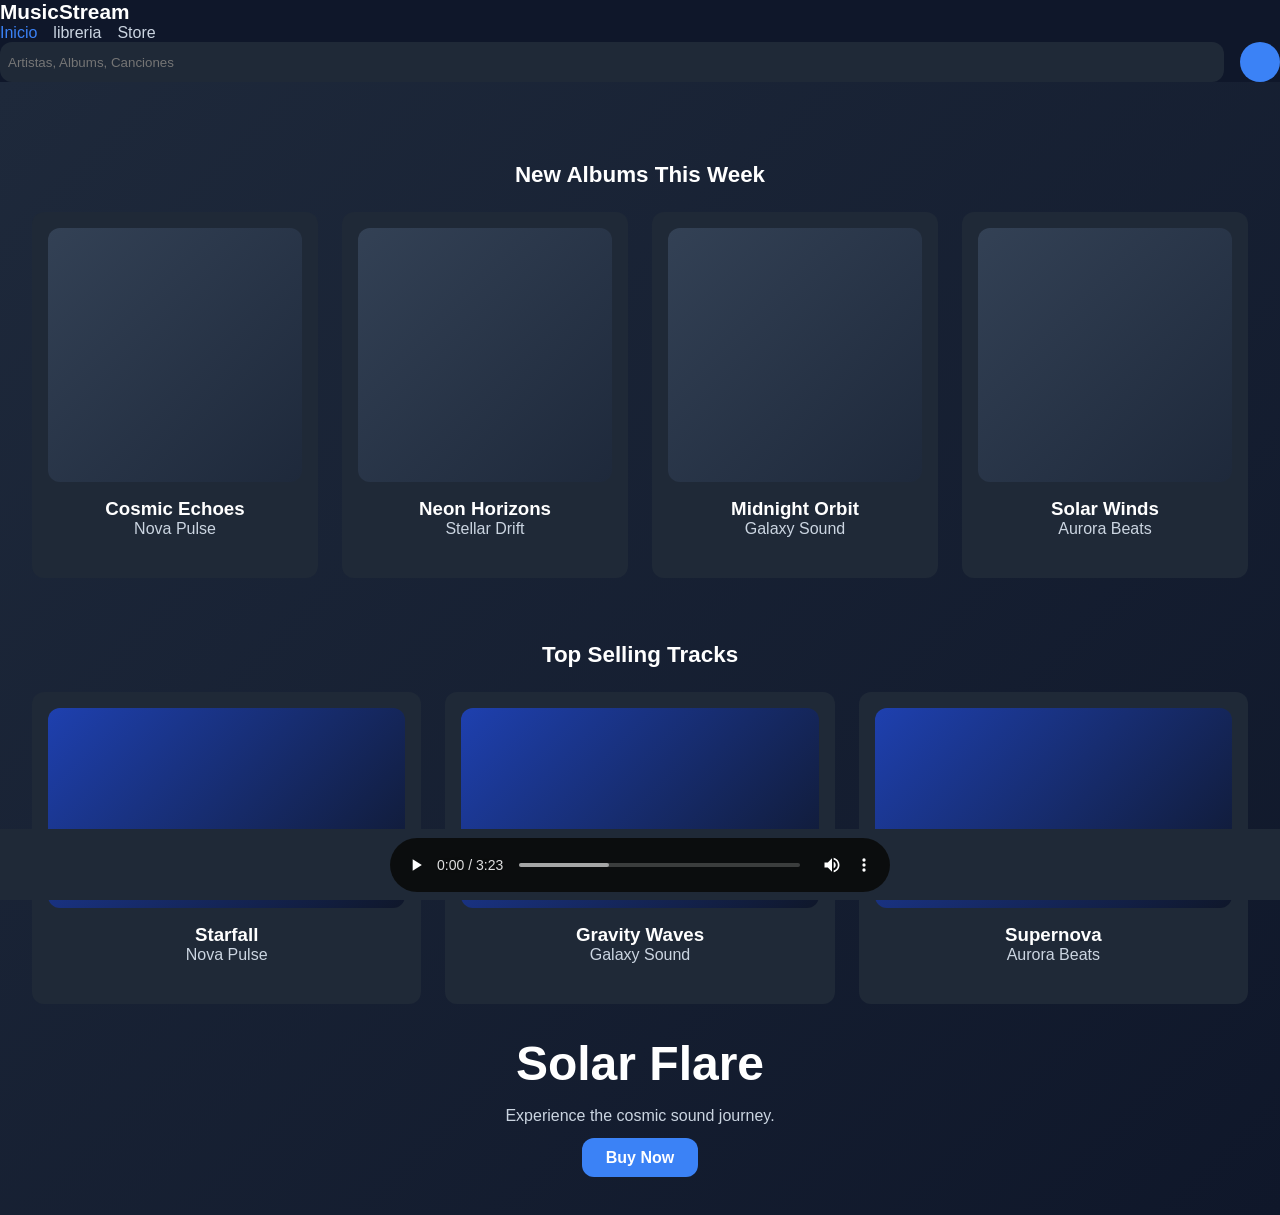
==== index.html @ b1b92d4d "Se agrega sonido a pagina." ====
<!DOCTYPE html>
<html lang="en">
<head>
    <meta charset="UTF-8">
    <meta name="viewport" content="width=device-width, initial-scale=1.0">
    <title>Music Stream</title>
    <link rel="stylesheet" href="CSS/style.css">


</head>
    <link rel="icon" type="image/png" href="/Images/favicon/favicon-96x96.png" sizes="96x96" />
    <link rel="icon" type="image/svg+xml" href="/Images/favicon/favicon.svg" />
    <link rel="shortcut icon" href="/Images/favicon/favicon.ico" />
    <link rel="apple-touch-icon" sizes="180x180" href="/Images/favicon/apple-touch-icon.png" />
    <link rel="manifest" href="/Images/favicon/site.webmanifest" />
    <link rel="icon" type="image/png" href="/Images/favicon/favicon-96x96.png" sizes="96x96" />
    <link rel="icon" type="image/svg+xml" href="/Images/favicon/favicon.svg" />
    <link rel="shortcut icon" href="/Images/favicon/favicon.ico" />
    <link rel="apple-touch-icon" sizes="180x180" href="/Images/favicon/apple-touch-icon.png" />
    <link rel="manifest" href="/Images/favicon/site.webmanifest" />
<body>
    <header class="maion-header">
        <div class="logo"> MusicStream</div>

        <nav class="nav-links">
            <a href="index.html" class="active">Inicio</a>
            <a href="/Pages/libreria.html">libreria</a>
            <a href="/Pages/carrito.html">Store</a>
        </nav>

        <div class="header-actions">
            <input type="text" placeholder="Artistas, Albums, Canciones" class="search-bar">
            <div class="avatar"></div> 

        <div class="music-player">
            <audio controls loop>
                <source src="/Sound/One Dance - (Remix).mp3" type="audio/mpeg">
                your browser does not support the audio element.
            </audio>
        </div>
        </div>
        </div>
    </header>

    <main>
        <section class="hero">
            <!-- Albunes-->
<section class="content-section">
    <h2>New Albums This Week</h2>

    <div class="album-grid">
        <div class="album-card">
            <div class="album-cover"></div>
            <h3>Cosmic Echoes</h3>
            <p>Nova Pulse</p>
        </div>

        <div class="album-card">
            <div class="album-cover"></div>
            <h3>Neon Horizons</h3>
            <p>Stellar Drift</p>
        </div>

        <div class="album-card">
            <div class="album-cover"></div>
            <h3>Midnight Orbit</h3>
            <p>Galaxy Sound</p>
        </div>

        <div class="album-card">
            <div class="album-cover"></div>
            <h3>Solar Winds</h3>
            <p>Aurora Beats</p>
        </div>
    </div>
</section>


<!-- Top selling canciones -->
<section class="content-section">
    <h2>Top Selling Tracks</h2>

    <div class="track-grid">
        <div class="track-card">
            <div class="track-cover"></div>
            <h3>Starfall</h3>
            <p>Nova Pulse</p>
        </div>

        <div class="track-card">
            <div class="track-cover"></div>
            <h3>Gravity Waves</h3>
            <p>Galaxy Sound</p>
        </div>

        <div class="track-card">
            <div class="track-cover"></div>
            <h3>Supernova</h3>
            <p>Aurora Beats</p>
        </div>
    </div>
</section>

            <div class="hero-content">
                <h1>Solar Flare</h1>
                <p>Experience the cosmic sound journey.</p>
                <a href="/Pages/album.html" class="btn-primary">Buy Now</a>
            </div>
        </section>
    </main>
</body>
</html>
---- CSS/style.css ----
/*reset*/
* {
    margin: 0;
    padding: 0;
    box-sizing: border-box;
}

body {
    font-family: 'Inter', sans-serif;
    background-color: #0f172a;
    color: #ffffff;
}

/*variables*/
:root {
    --bg-primary: #0f172a;
    --bg-secondary: #1e293b;
    --bg-card: #1f2937;

    --accent: #3b82f6;
    --accent-hover: #60a5fa;

    --text-secondary: #cbd5e1;

    --radius: 12px;
}

/*header*/
.main-header {
    display: flex;
    flex-direction: column;
    gap: 1rem;
    padding: 1rem;
    background-color: var(--bg-secondary);
}

.logo {
    font-weight: 700;
    font-size: 1.3rem;
}

.nav-links {
    display: flex;
    gap: 1rem;
}

.nav-links a {
    text-decoration: none;
    color: var(--text-secondary);
}

.nav-links a.active,
.nav-links a:hover {
    color: var(--accent);
}

.header-actions {
    display: flex;
    gap: 1rem;
}

.search-bar {
    flex: 1;
    padding: 0.5rem;
    border-radius: var(--radius);
    border: none;
    background-color: var(--bg-card);
    color: white;
}

.avatar {
    width: 40px;
    height: 40px;
    border-radius: 50%;
    background-color: var(--accent);
}

/*hero*/
.hero {
    padding: 3rem 1rem;
    background: linear-gradient(135deg, #1e293b, #0f172a);
    text-align: center;
}

.hero h1 {
    font-size: 2rem;
    margin-bottom: 1rem;
}

.hero p {
    color: var(--text-secondary);
    margin-bottom: 1.5rem;
}

.btn-primary {
    background-color: var(--accent);
    color: white;
    padding: 0.7rem 1.5rem;
    border-radius: var(--radius);
    text-decoration: none;
    font-weight: 600;
    transition: 0.3s;
}

.btn-primary:hover {
    background-color: var(--accent-hover);
}

@media (min-width: 768px) {

    .main-header {
        flex-direction: row;
        justify-content: space-between;
        align-items: center;
    }

    .hero h1 {
        font-size: 3rem;
    }

}

/*content section*/
.content-section {
    padding: 2rem 1rem;
}

.content-section h2 {
    margin-bottom: 1.5rem;
    font-size: 1.4rem;
}

/*album grid*/
.album-grid {
    display: grid;
    gap: 1.5rem;
}

.album-card {
    background-color: var(--bg-card);
    padding: 1rem;
    border-radius: var(--radius);
    transition: 0.3s;
}

.album-card:hover {
    transform: translateY(-5px);
}

.album-cover {
    width: 100%;
    aspect-ratio: 1 / 1;
    background: linear-gradient(135deg, #334155, #1e293b);
    border-radius: var(--radius);
    margin-bottom: 1rem;
}

/*track grid*/
.track-grid {
    display: grid;
    gap: 1.5rem;
}

.track-card {
    background-color: var(--bg-card);
    padding: 1rem;
    border-radius: var(--radius);
    transition: 0.3s;
}

.track-card:hover {
    transform: translateY(-5px);
}

.track-cover {
    width: 100%;
    height: 200px;
    background: linear-gradient(135deg, #1e40af, #0f172a);
    border-radius: var(--radius);
    margin-bottom: 1rem;
}

/*respondive grids*/
@media (min-width: 768px) {

    .album-grid {
        grid-template-columns: repeat(2, 1fr);
    }

    .track-grid {
        grid-template-columns: repeat(2, 1fr);
    }

}

@media (min-width: 1024px) {

    .album-grid {
        grid-template-columns: repeat(4, 1fr);
    }

    .track-grid {
        grid-template-columns: repeat(3, 1fr);
    }

}

/*album page*/
.album-page {
    padding: 2rem 1rem;
}

/*album header*/
.album-header {
    display: flex;
    flex-direction: column;
    gap: 2rem;
}

.album-cover-large {
    width: 100%;
    aspect-ratio: 1/1;
    background: linear-gradient(135deg, #1e40af, #0f172a);
    border-radius: var(--radius);
}

.album-info h1 {
    font-size: 2rem;
    margin-bottom: 0.5rem;
}

.artist {
    color: var(--accent);
    font-weight: 600;
    margin-bottom: 0.5rem;
}

.meta {
    color: var(--text-secondary);
    margin-bottom: 1.5rem;
}

.album-actions {
    display: flex;
    flex-direction: column;
    gap: 1rem;
}

.btn-secondary {
    background-color: var(--bg-card);
    color: white;
    padding: 0.6rem 1rem;
    border-radius: var(--radius);
    border: none;
    cursor: pointer;
}

.secondary-actions {
    display: flex;
    gap: 1rem;
}

/*track table*/
.track-table {
    width: 100%;
    border-collapse: collapse;
    margin-top: 1rem;
}

.track-table th,
.track-table td {
    padding: 0.8rem;
    text-align: left;
}

.track-table tbody tr {
    transition: 0.3s;
    cursor: pointer;
}

.track-table tbody tr:hover {
    background-color: var(--bg-card);
}

/*tabs*/
.info-tabs {
    margin-top: 3rem;
}

.tab-nav {
    display: flex;
    gap: 1rem;
    margin-bottom: 1rem;
}

.tab {
    background: none;
    border: none;
    color: var(--text-secondary);
    cursor: pointer;
    padding-bottom: 0.5rem;
}

.tab.active {
    color: var(--accent);
    border-bottom: 2px solid var(--accent);
}

.tab-content {
    background-color: var(--bg-card);
    padding: 1.5rem;
    border-radius: var(--radius);
}

/*desktop*/
@media (min-width: 768px) {

    .album-header {
        flex-direction: row;
        align-items: center;
    }

    .album-cover-large {
        width: 350px;
    }

    .album-info {
        flex: 1;
    }

    .album-actions {
        flex-direction: row;
        align-items: center;
    }

}

/*player page*/
.player-page {
    padding: 2rem 1rem;
}

/*main player*/
.player-main {
    text-align: center;
}

.player-art {
    width: 250px;
    aspect-ratio: 1/1;
    margin: 0 auto 2rem;
    background: linear-gradient(135deg, #1e40af, #0f172a);
    border-radius: var(--radius);
    box-shadow: 0 0 40px rgba(59,130,246,0.6);
}

.progress-bar {
    width: 100%;
    height: 6px;
    background-color: var(--bg-card);
    border-radius: 10px;
    margin: 1rem 0 0.5rem;
    overflow: hidden;
}

.progress {
    width: 40%;
    height: 100%;
    background-color: var(--accent);
}

.time-info {
    display: flex;
    justify-content: space-between;
    font-size: 0.8rem;
    color: var(--text-secondary);
}

.player-controls {
    display: flex;
    justify-content: center;
    gap: 1.5rem;
    margin: 2rem 0;
}

.player-controls button {
    background: none;
    border: none;
    font-size: 1.3rem;
    color: white;
    cursor: pointer;
}

.play-btn {
    font-size: 2rem;
    color: var(--accent);
}

.volume-control {
    display: flex;
    align-items: center;
    justify-content: center;
    gap: 1rem;
}

.volume-bar {
    width: 120px;
    height: 5px;
    background-color: var(--bg-card);
    border-radius: 10px;
    overflow: hidden;
}

.volume-level {
    width: 70%;
    height: 100%;
    background-color: var(--accent);
}

/*up next*/
.up-next {
    margin-top: 3rem;
}

.up-next h3 {
    margin-bottom: 1rem;
}

.queue-item {
    display: flex;
    justify-content: space-between;
    padding: 0.8rem;
    border-radius: var(--radius);
    cursor: pointer;
    transition: 0.3s;
}

.queue-item:hover {
    background-color: var(--bg-card);
}

.queue-item.active {
    background-color: var(--bg-card);
    color: var(--accent);
}

/*desktop layout*/
@media (min-width: 1024px) {

    .player-page {
        display: grid;
        grid-template-columns: 2fr 1fr;
        gap: 3rem;
        align-items: center;
    }

    .up-next {
        margin-top: 0;
    }

}
/*cart page*/
.cart-page {
    padding: 2rem 1rem;
}

.cart-items h1 {
    margin-bottom: 2rem;
}

/*cart item*/
.cart-item {
    display: flex;
    flex-direction: column;
    gap: 1rem;
    background-color: var(--bg-card);
    padding: 1rem;
    border-radius: var(--radius);
    margin-bottom: 1.5rem;
}

.item-info {
    display: flex;
    gap: 1rem;
    align-items: center;
}

.item-cover {
    width: 70px;
    aspect-ratio: 1/1;
    background: linear-gradient(135deg, #1e40af, #0f172a);
    border-radius: var(--radius);
}

.item-quantity {
    display: flex;
    align-items: center;
    gap: 1rem;
}

.item-quantity button {
    background-color: var(--bg-secondary);
    border: none;
    color: white;
    padding: 0.4rem 0.8rem;
    border-radius: var(--radius);
    cursor: pointer;
}

.item-price {
    font-weight: 600;
}

.remove-btn {
    background: none;
    border: none;
    cursor: pointer;
    font-size: 1.2rem;
}

/*order summary*/
.order-summary {
    margin-top: 2rem;
    background-color: var(--bg-card);
    padding: 1.5rem;
    border-radius: var(--radius);
}

.summary-line {
    display: flex;
    justify-content: space-between;
    margin-bottom: 1rem;
}

.summary-line.total {
    font-weight: 700;
    margin-top: 1rem;
}

.checkout-btn {
    display: block;
    text-align: center;
    margin-top: 1.5rem;
}

/*desktop*/
@media (min-width: 1024px) {

    .cart-page {
        display: grid;
        grid-template-columns: 2fr 1fr;
        gap: 3rem;
    }

    .cart-item {
        flex-direction: row;
        align-items: center;
        justify-content: space-between;
    }

}

/*checkout page*/
.checkout-page {
    padding: 2rem 1rem;
}

.checkout-form h1 {
    margin-bottom: 2rem;
}

.form-section {
    margin-bottom: 2.5rem;
}

.form-section h2 {
    margin-bottom: 1rem;
}

.payment-options {
    display: flex;
    gap: 1rem;
    margin-bottom: 1.5rem;
}

.payment-card {
    flex: 1;
    padding: 1rem;
    background-color: var(--bg-card);
    border-radius: var(--radius);
    text-align: center;
    cursor: pointer;
    transition: 0.3s;
}

.payment-card.active,
.payment-card:hover {
    border: 2px solid var(--accent);
}

.form-group {
    display: flex;
    flex-direction: column;
    margin-bottom: 1rem;
}

.form-group label {
    margin-bottom: 0.4rem;
    font-size: 0.9rem;
}

.form-group input {
    padding: 0.7rem;
    border-radius: var(--radius);
    border: none;
    background-color: var(--bg-card);
    color: white;
}

.form-row {
    display: flex;
    gap: 1rem;
}

.checkout-summary {
    margin-top: 2rem;
    background-color: var(--bg-card);
    padding: 1.5rem;
    border-radius: var(--radius);
}

/*desktop*/
@media (min-width: 1024px) {

    .checkout-page {
        display: grid;
        grid-template-columns: 2fr 1fr;
        gap: 3rem;
    }

}

/*succes page*/
.success-page {
    display: flex;
    justify-content: center;
    align-items: center;
    padding: 4rem 1rem;
}

.success-card {
    background-color: var(--bg-card);
    padding: 2.5rem;
    border-radius: var(--radius);
    text-align: center;
    max-width: 400px;
    width: 100%;
}

.success-card h1 {
    margin-bottom: 1rem;
}

.success-card p {
    color: var(--text-secondary);
    margin-bottom: 2rem;
}

/*pagina libreria*/
.library-page {
    padding: 2rem 1rem;
}

.library-sidebar {
    margin-bottom: 2rem;
}

.library-sidebar ul {
    list-style: none;
}

.library-sidebar li {
    padding: 0.8rem 0;
    cursor: pointer;
    color: var(--text-secondary);
}

.library-sidebar li.active,
.library-sidebar li:hover {
    color: var(--accent);
}

.library-content h1 {
    margin-bottom: 2rem;
}

/*desktop*/
@media (min-width: 1024px) {

    .library-page {
        display: grid;
        grid-template-columns: 250px 1fr;
        gap: 3rem;
    }

    .library-sidebar {
        margin-bottom: 0;
    }

}

/*global music player*/
.music-player {
    position: fixed;
    bottom: 0;
    left: 0;
    width: 100%;
    background-color: var(--bg-card);
    padding: 0.5rem 1rem;
    display: flex;
    justify-content: center;
    border-top: 1px solid #1f2937;
    z-index: 999;
}

.music-player audio {
    width: 100%;
    max-width: 500px;
    filter: invert(1) hue-rotate(180deg);
}
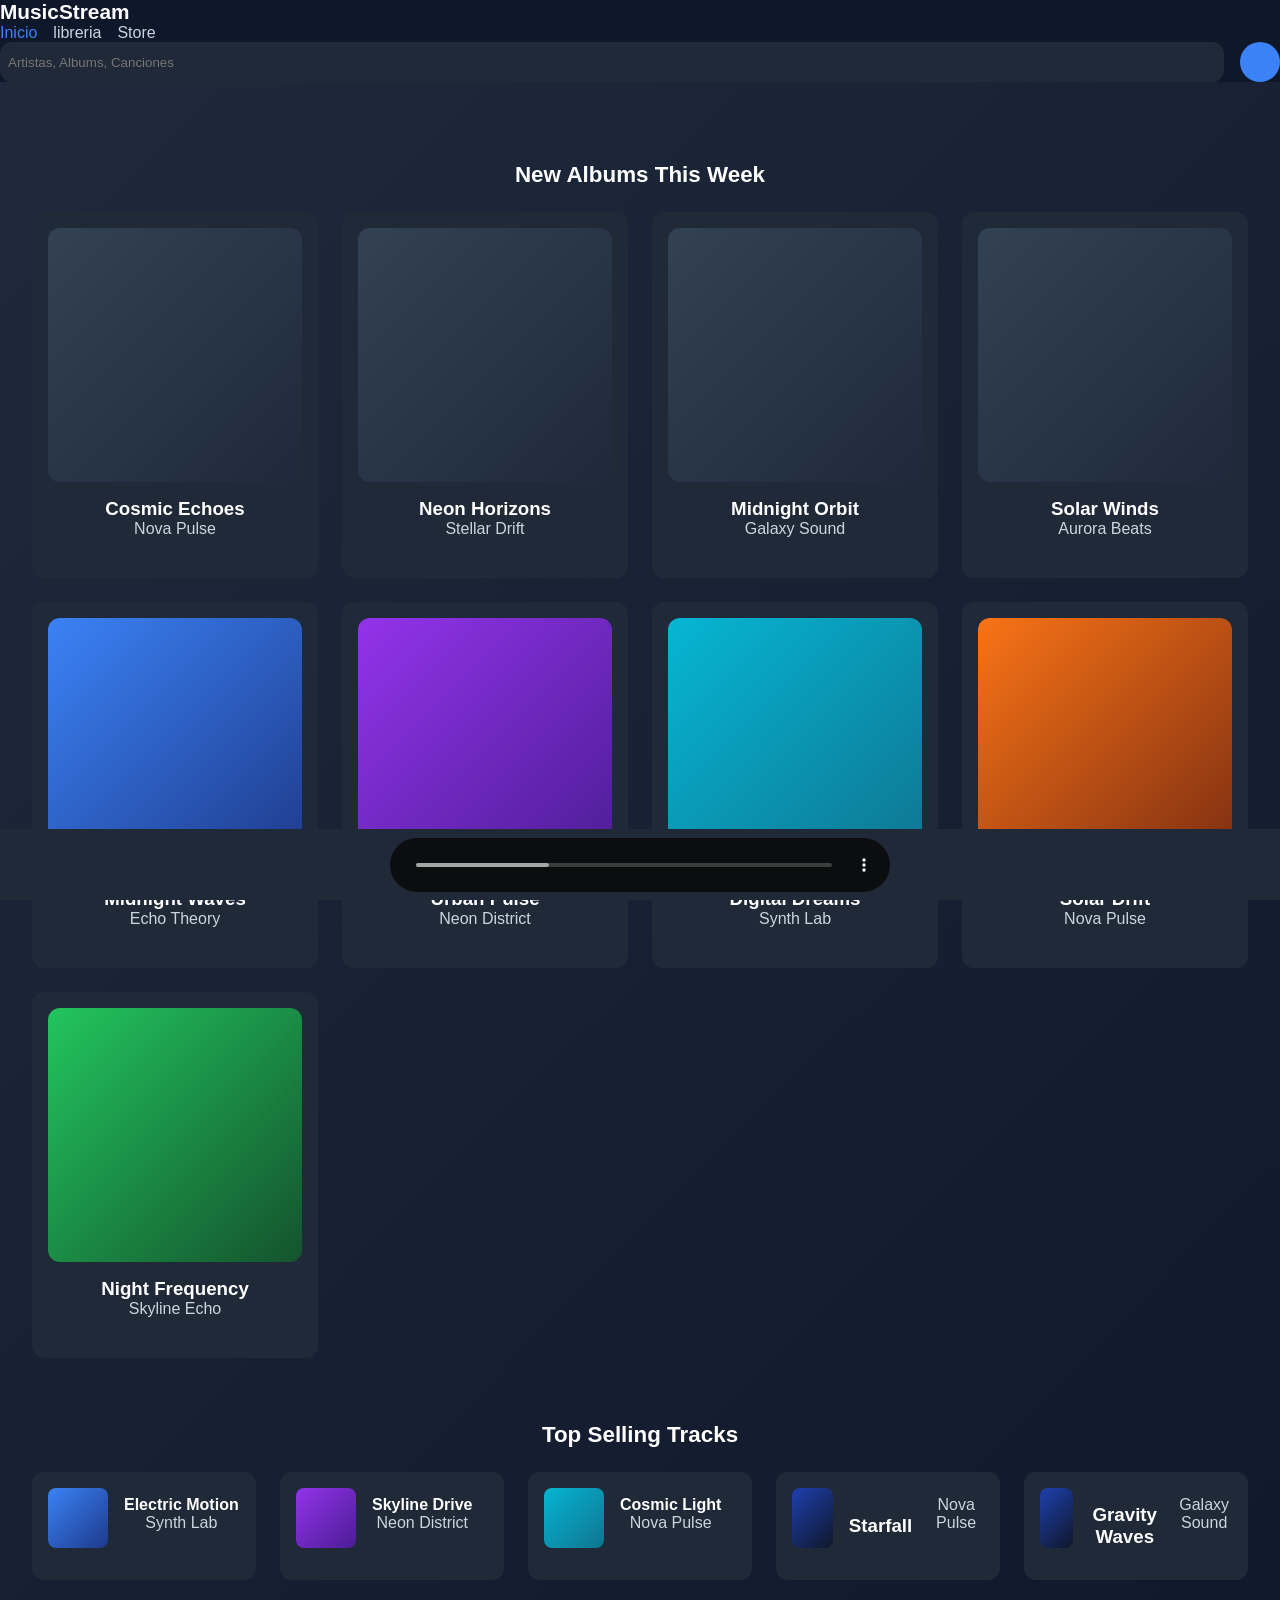
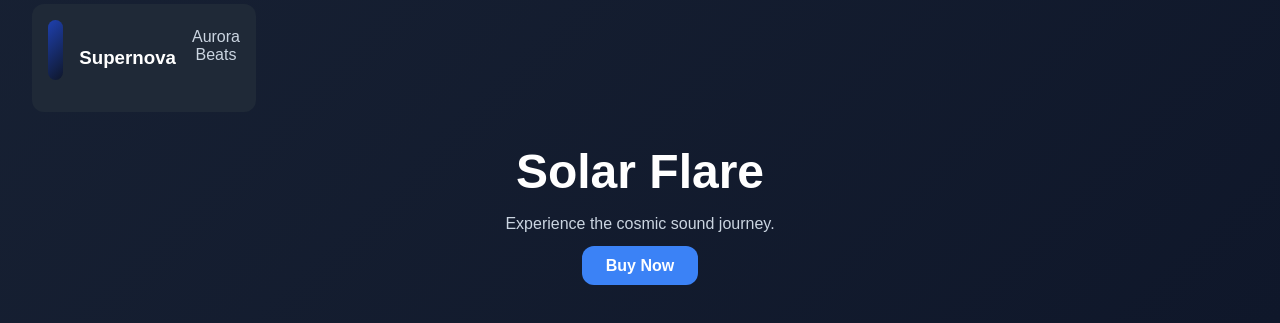
==== commit 4eddfdd8: "se agregan mas tarjetas de album" ====
--- a/index.html
+++ b/index.html
@@ -55,22 +55,54 @@
             <p>Nova Pulse</p>
         </div>
 
-        <div class="album-card">
-            <div class="album-cover"></div>
+    <div class="album-card">
+        <div class="album-cover"></div>
             <h3>Neon Horizons</h3>
             <p>Stellar Drift</p>
         </div>
 
-        <div class="album-card">
-            <div class="album-cover"></div>
+    <div class="album-card">
+        <div class="album-cover"></div>
             <h3>Midnight Orbit</h3>
             <p>Galaxy Sound</p>
         </div>
 
-        <div class="album-card">
-            <div class="album-cover"></div>
+    <div class="album-card">
+        <div class="album-cover"></div>
             <h3>Solar Winds</h3>
             <p>Aurora Beats</p>
+        </div>
+
+    <div class="album-card">
+        <div class="album-cover cover-1"></div>
+            <h3>Midnight Waves</h3>
+            <p>Echo Theory</p>
+        </div>
+
+    <div class="album-card">
+        <div class="album-cover cover-2"></div>
+            <h3>Urban Pulse</h3>
+            <p>Neon District</p>
+        </div>
+
+    <div class="album-card">
+        <div class="album-cover cover-3"></div>
+            <h3>Digital Dreams</h3>
+            <p>Synth Lab</p>
+        </div>
+
+    <div class="album-card">
+        <div class="album-cover cover-4"></div>
+            <h3>Solar Drift</h3>
+            <p>Nova Pulse</p>
+        </div>
+
+    <div class="album-card">
+        <div class="album-cover cover-5"></div>
+            <h3>Night Frequency</h3>
+            <p>Skyline Echo</p>
+        </div>
+
         </div>
     </div>
 </section>
@@ -81,6 +113,30 @@
     <h2>Top Selling Tracks</h2>
 
     <div class="track-grid">
+        <div class="track-card">
+    <div class="track-cover cover-1"></div>
+    <div class="track-info">
+        <h4>Electric Motion</h4>
+        <p>Synth Lab</p>
+    </div>
+</div>
+
+<div class="track-card">
+    <div class="track-cover cover-2"></div>
+    <div class="track-info">
+        <h4>Skyline Drive</h4>
+        <p>Neon District</p>
+    </div>
+</div>
+
+<div class="track-card">
+    <div class="track-cover cover-3"></div>
+    <div class="track-info">
+        <h4>Cosmic Light</h4>
+        <p>Nova Pulse</p>
+    </div>
+</div>
+
         <div class="track-card">
             <div class="track-cover"></div>
             <h3>Starfall</h3>
--- a/CSS/style.css
+++ b/CSS/style.css
@@ -728,3 +728,52 @@
     max-width: 500px;
     filter: invert(1) hue-rotate(180deg);
 }
+
+/*album covers */
+.cover-1 { background: linear-gradient(135deg, #3b82f6, #1e3a8a); }
+.cover-2 { background: linear-gradient(135deg, #9333ea, #4c1d95); }
+.cover-3 { background: linear-gradient(135deg, #06b6d4, #0e7490); }
+.cover-4 { background: linear-gradient(135deg, #f97316, #7c2d12); }
+.cover-5 { background: linear-gradient(135deg, #22c55e, #14532d); }
+
+.album-cover {
+    width: 100%;
+    aspect-ratio: 1/1;
+    border-radius: var(--radius);
+}
+
+.track-grid {
+    display: grid;
+    gap: 1.5rem;
+    grid-template-columns: repeat(auto-fill, minmax(220px, 1fr));
+}
+
+.track-card {
+    background-color: var(--bg-card);
+    padding: 1rem;
+    border-radius: var(--radius);
+    display: flex;
+    gap: 1rem;
+    align-items: center;
+    transition: 0.3s;
+}
+
+.track-card:hover {
+    transform: translateY(-4px);
+    background-color: #1f2937;
+}
+
+.track-cover {
+    width: 60px;
+    height: 60px;
+    border-radius: 8px;
+}
+
+.album-card {
+    transition: 0.3s;
+    cursor: pointer;
+}
+
+.album-card:hover {
+    transform: scale(1.05);
+}
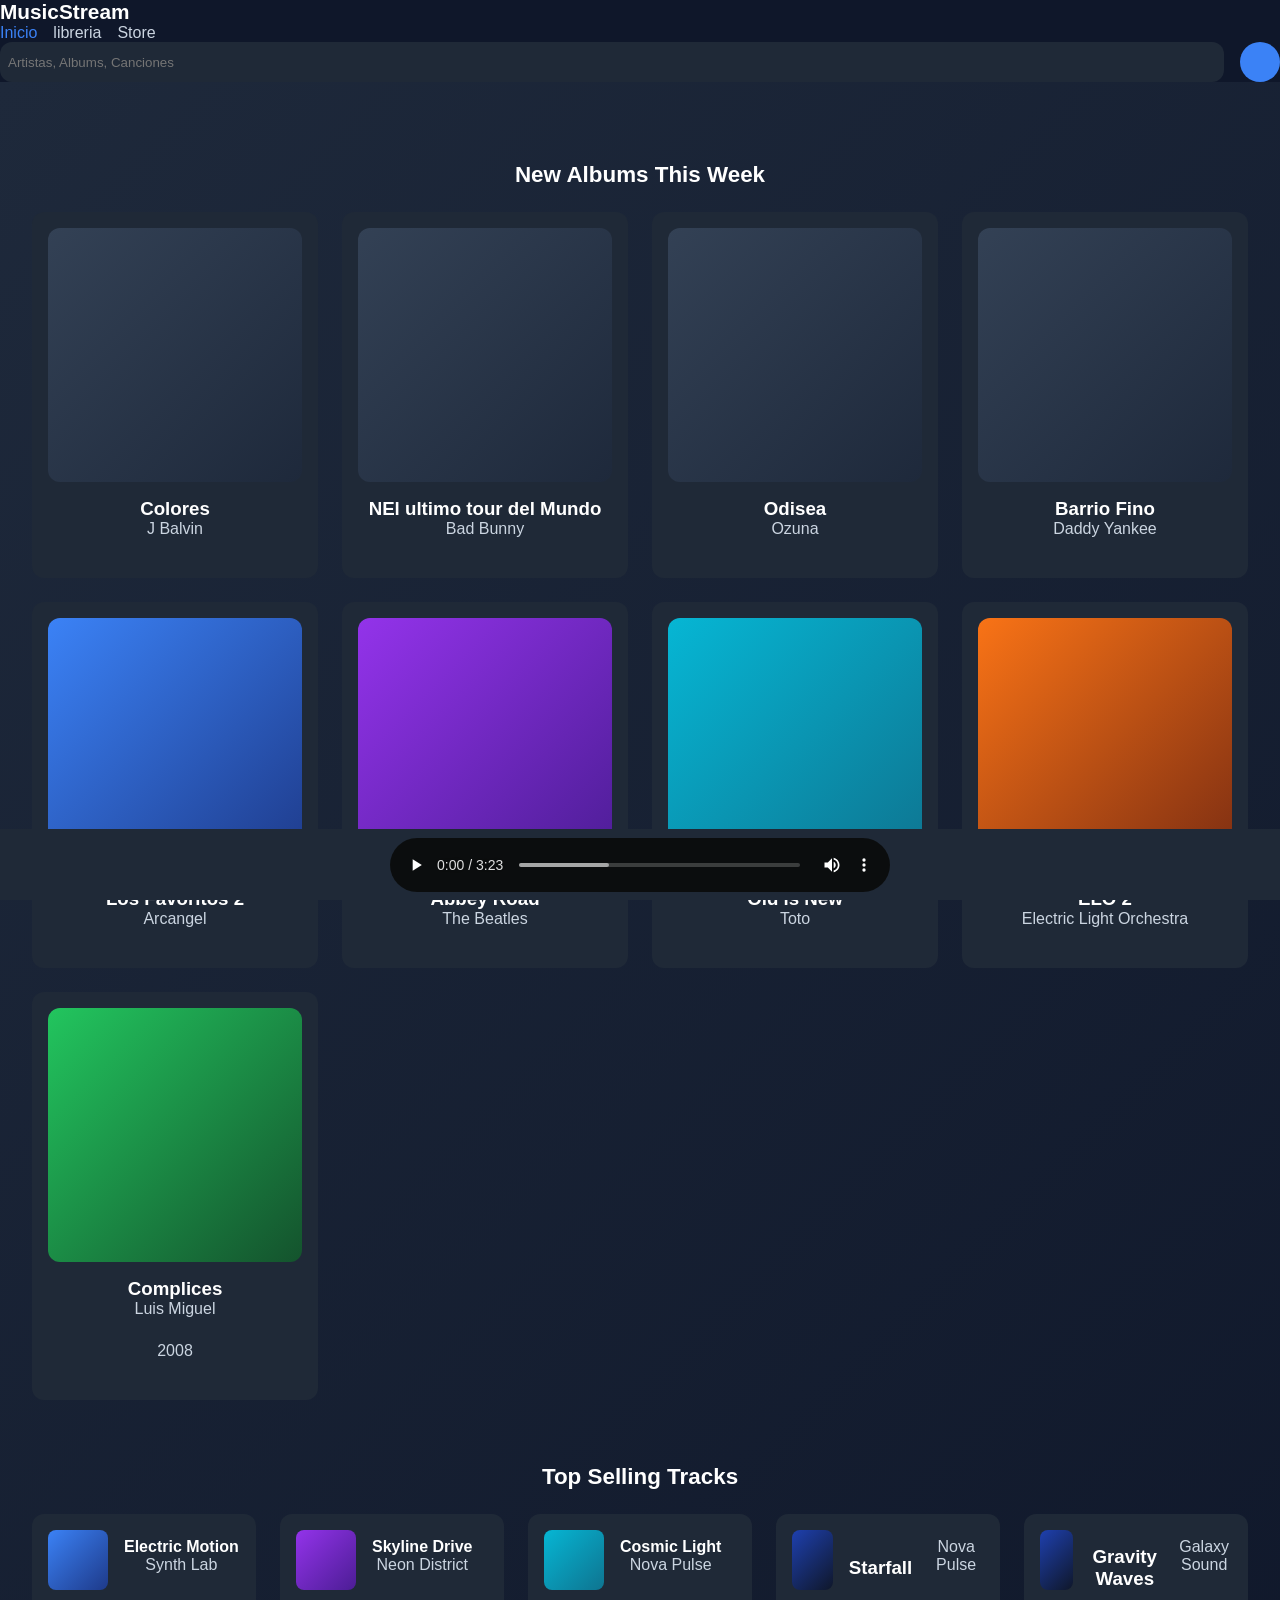
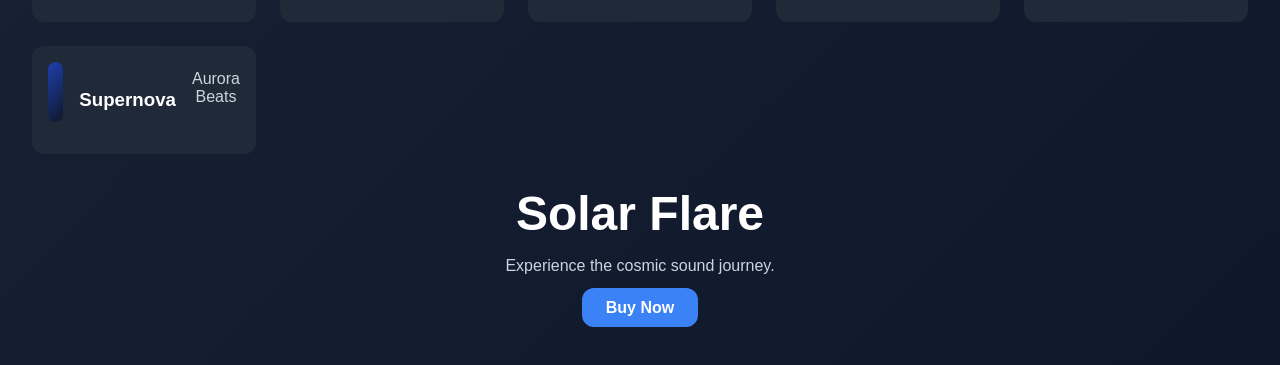
==== commit cc7bd803: "Cambio de albunes" ====
--- a/index.html
+++ b/index.html
@@ -51,56 +51,57 @@
     <div class="album-grid">
         <div class="album-card">
             <div class="album-cover"></div>
-            <h3>Cosmic Echoes</h3>
-            <p>Nova Pulse</p>
+            <h3>Colores</h3>
+            <p>J Balvin</p>
         </div>
 
     <div class="album-card">
         <div class="album-cover"></div>
-            <h3>Neon Horizons</h3>
-            <p>Stellar Drift</p>
+            <h3>NEl ultimo tour del Mundo</h3>
+            <p>Bad Bunny</p>
         </div>
 
     <div class="album-card">
         <div class="album-cover"></div>
-            <h3>Midnight Orbit</h3>
-            <p>Galaxy Sound</p>
+            <h3>Odisea</h3>
+            <p>Ozuna</p>
         </div>
 
     <div class="album-card">
         <div class="album-cover"></div>
-            <h3>Solar Winds</h3>
-            <p>Aurora Beats</p>
+            <h3>Barrio Fino</h3>
+            <p>Daddy Yankee</p>
         </div>
 
     <div class="album-card">
         <div class="album-cover cover-1"></div>
-            <h3>Midnight Waves</h3>
-            <p>Echo Theory</p>
+            <h3>Los Favoritos 2</h3>
+            <p>Arcangel</p>
         </div>
 
     <div class="album-card">
         <div class="album-cover cover-2"></div>
-            <h3>Urban Pulse</h3>
-            <p>Neon District</p>
+            <h3>Abbey Road</h3>
+            <p>The Beatles</p>
         </div>
 
     <div class="album-card">
         <div class="album-cover cover-3"></div>
-            <h3>Digital Dreams</h3>
-            <p>Synth Lab</p>
+            <h3>Old is New</h3>
+            <p>Toto</p>
         </div>
 
     <div class="album-card">
         <div class="album-cover cover-4"></div>
-            <h3>Solar Drift</h3>
-            <p>Nova Pulse</p>
+            <h3>ELO 2</h3>
+            <p>Electric Light Orchestra</p>
         </div>
 
     <div class="album-card">
         <div class="album-cover cover-5"></div>
-            <h3>Night Frequency</h3>
-            <p>Skyline Echo</p>
+            <h3>Complices</h3>
+            <p>Luis Miguel</p>
+            <p>2008</p>
         </div>
 
         </div>
@@ -165,4 +166,4 @@
         </section>
     </main>
 </body>
-</html>+</html>
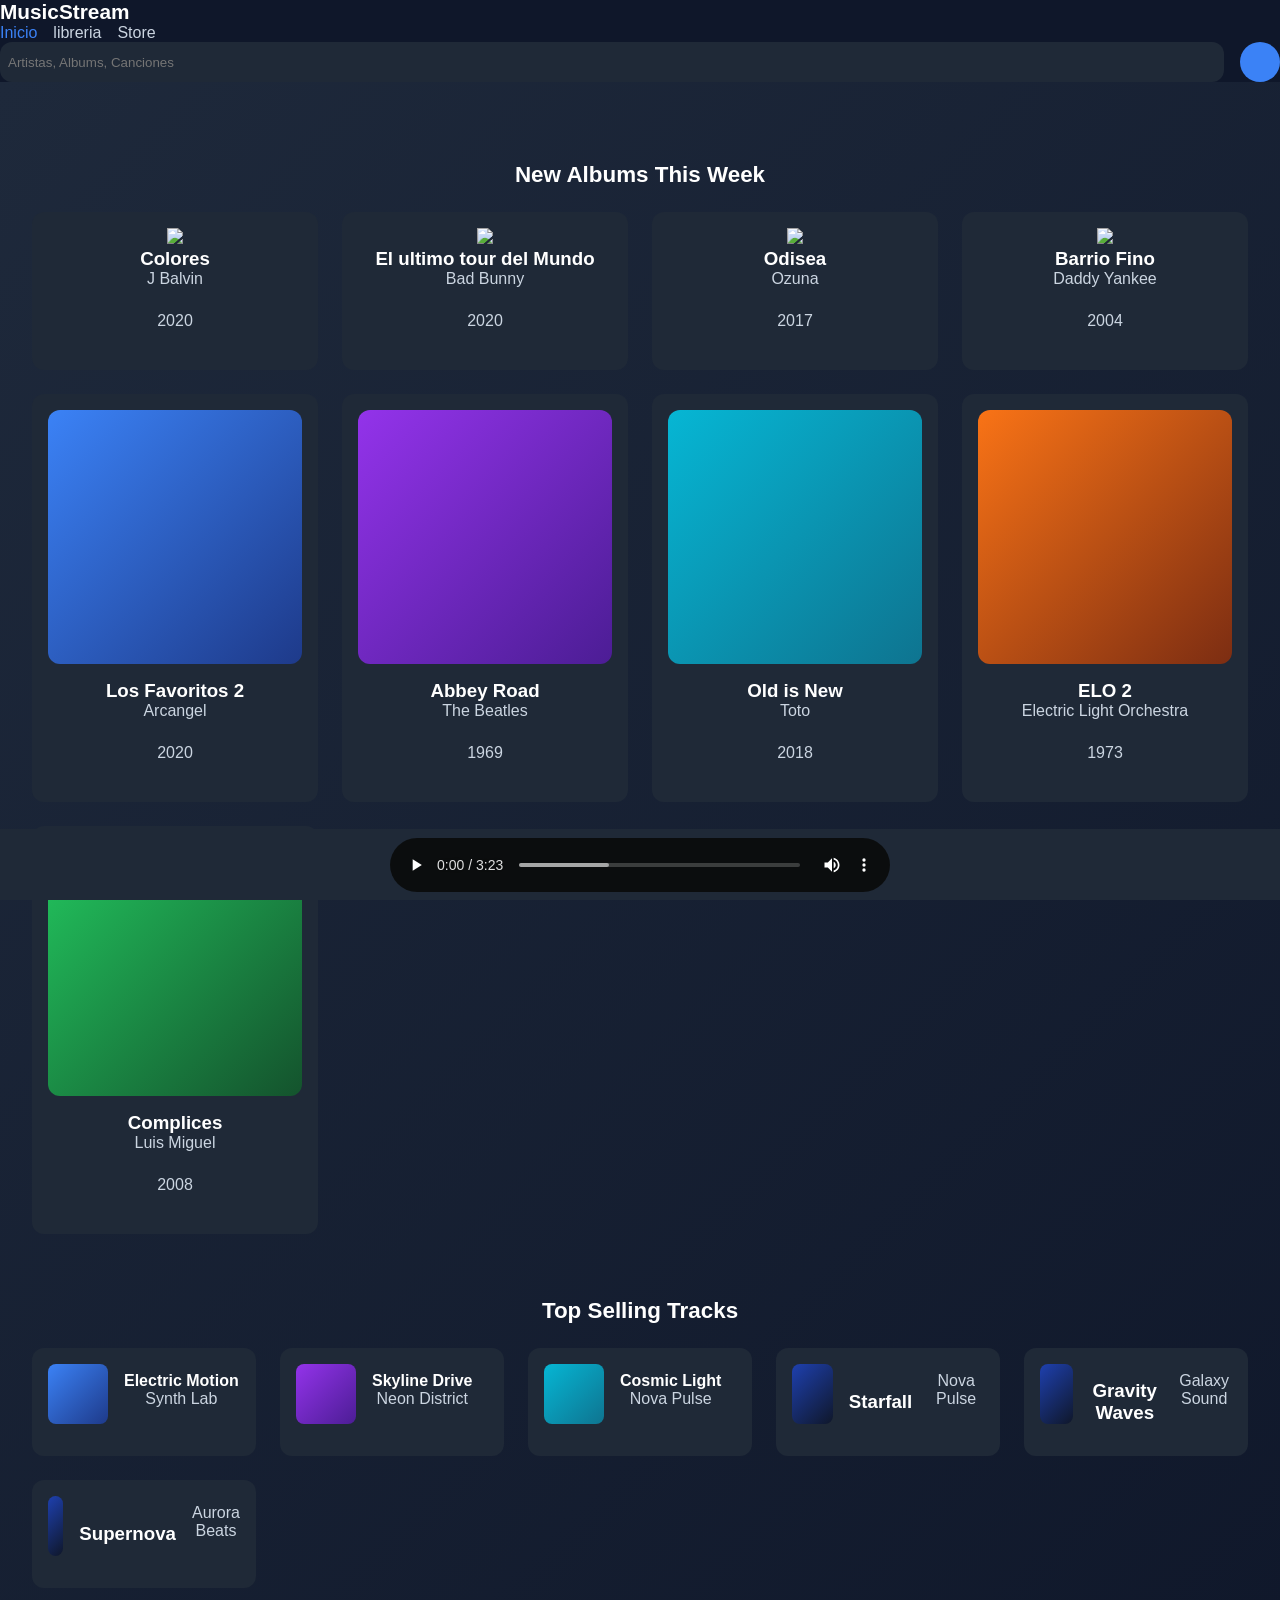
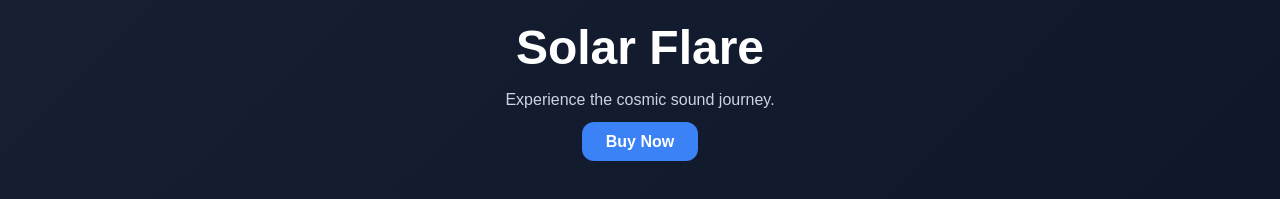
==== commit 3cba9953: "imagen a albunes" ====
--- a/index.html
+++ b/index.html
@@ -49,52 +49,62 @@
     <h2>New Albums This Week</h2>
 
     <div class="album-grid">
+
         <div class="album-card">
-            <div class="album-cover"></div>
+            <img src="/Images/Colores">
             <h3>Colores</h3>
             <p>J Balvin</p>
+            <p>2020</p>
         </div>
 
     <div class="album-card">
-        <div class="album-cover"></div>
-            <h3>NEl ultimo tour del Mundo</h3>
+            <img src="/Images/El ultimo tour del mundo">
+            <h3>El ultimo tour del Mundo</h3>
             <p>Bad Bunny</p>
+            <p>2020</p>
         </div>
 
     <div class="album-card">
-        <div class="album-cover"></div>
+            <img src="/Images/Odisea">
             <h3>Odisea</h3>
             <p>Ozuna</p>
+            <p>2017</p>
         </div>
 
     <div class="album-card">
-        <div class="album-cover"></div>
+        
+            <img src="/Images/Barrio Fino">
             <h3>Barrio Fino</h3>
             <p>Daddy Yankee</p>
+            <p>2004</p>
         </div>
 
     <div class="album-card">
         <div class="album-cover cover-1"></div>
             <h3>Los Favoritos 2</h3>
             <p>Arcangel</p>
+            <p>2020</p>
         </div>
 
     <div class="album-card">
         <div class="album-cover cover-2"></div>
             <h3>Abbey Road</h3>
             <p>The Beatles</p>
+            <p>1969</p>
         </div>
 
     <div class="album-card">
         <div class="album-cover cover-3"></div>
             <h3>Old is New</h3>
             <p>Toto</p>
+            <p>2018</p>
         </div>
 
     <div class="album-card">
         <div class="album-cover cover-4"></div>
             <h3>ELO 2</h3>
             <p>Electric Light Orchestra</p>
+            <p>1973</p>
         </div>
 
     <div class="album-card">
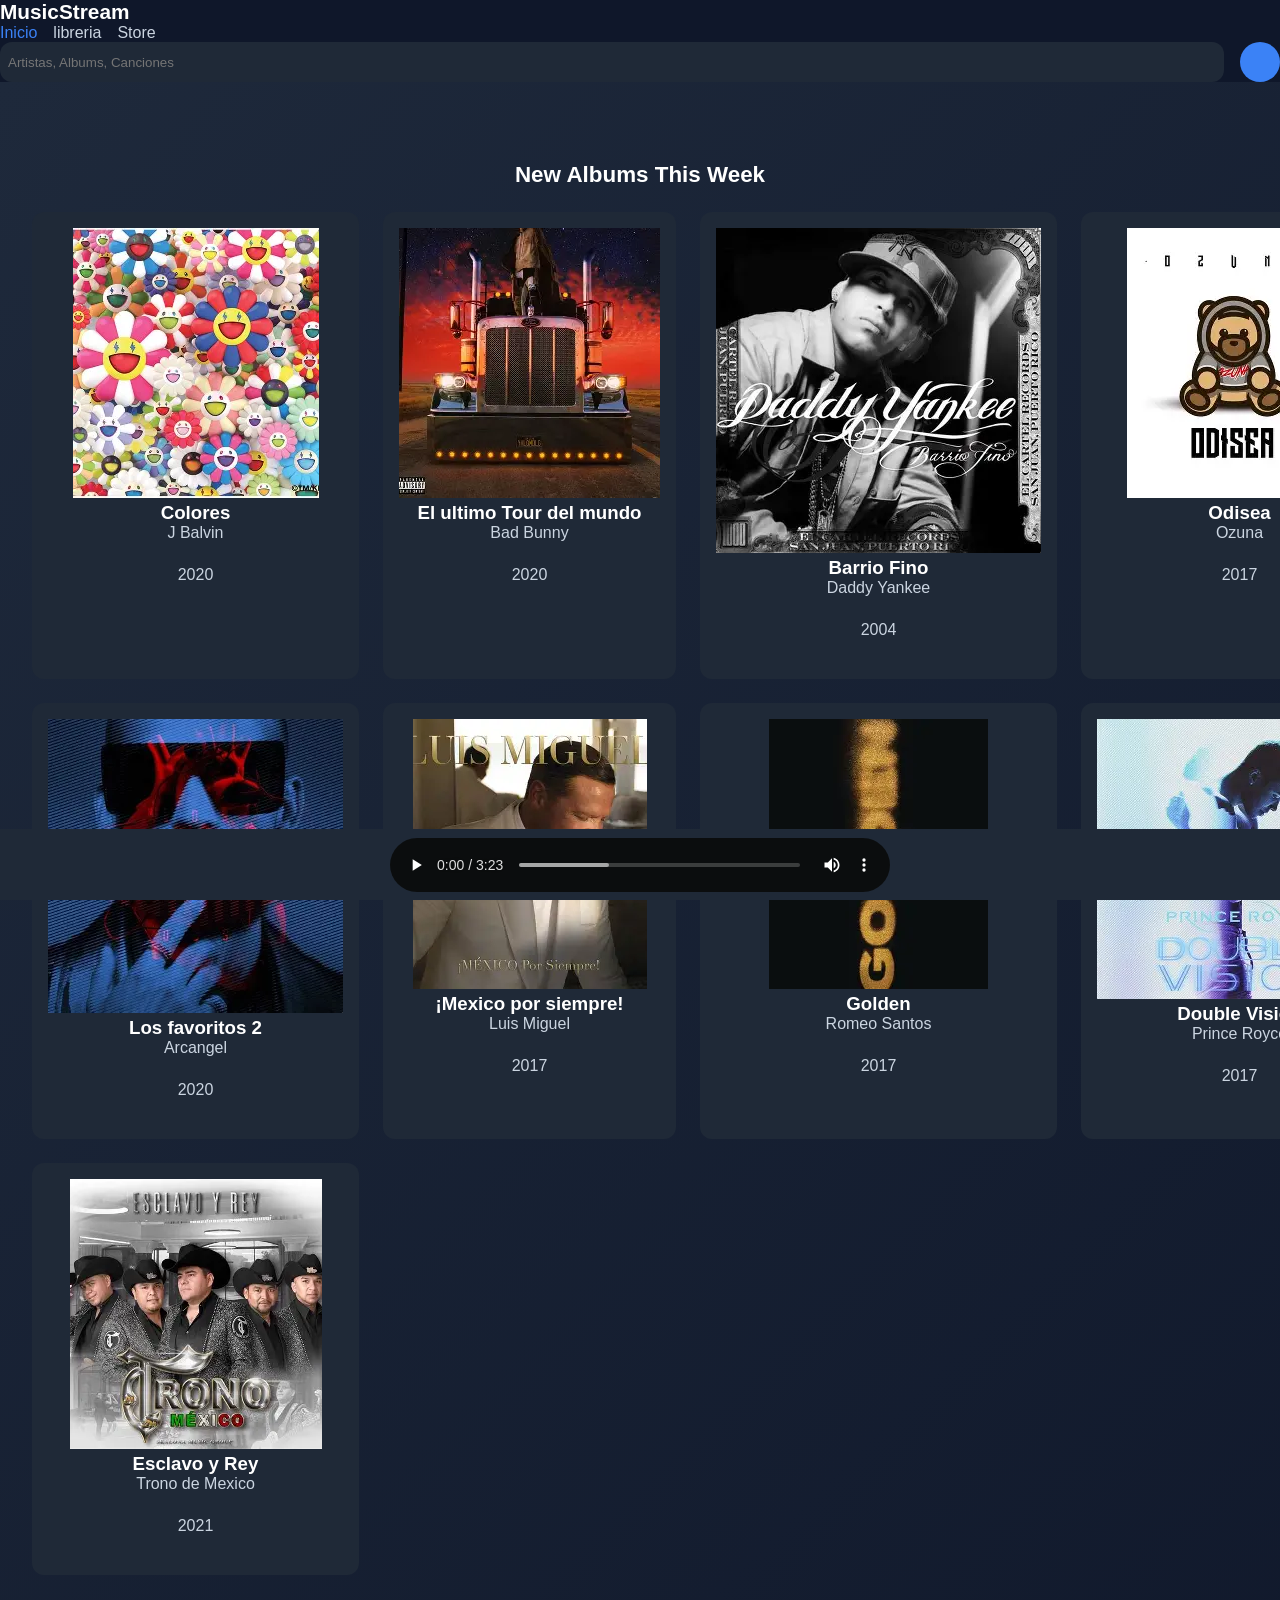
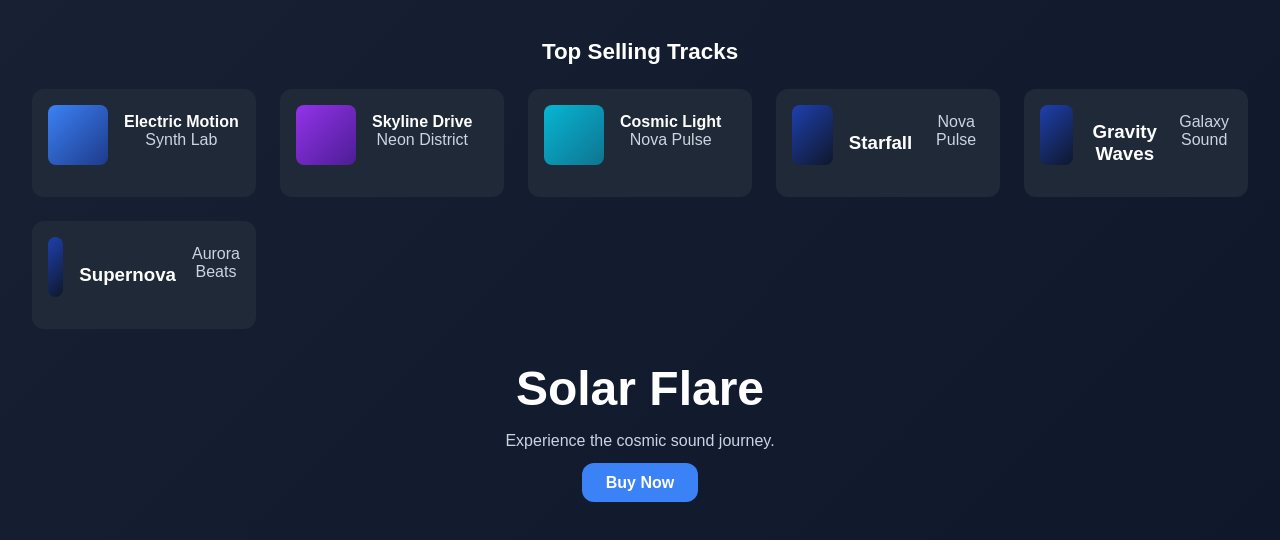
==== commit 03c37296: "Actualización de codigo" ====
--- a/index.html
+++ b/index.html
@@ -49,69 +49,67 @@
     <h2>New Albums This Week</h2>
 
     <div class="album-grid">
-
         <div class="album-card">
-            <img src="/Images/Colores">
+            <img src="/Images/Colores.webp">
             <h3>Colores</h3>
             <p>J Balvin</p>
             <p>2020</p>
         </div>
 
     <div class="album-card">
-            <img src="/Images/El ultimo tour del mundo">
-            <h3>El ultimo tour del Mundo</h3>
+            <img src="/Images/El ultimo tour del mundo.webp">
+            <h3>El ultimo Tour del mundo</h3>
             <p>Bad Bunny</p>
             <p>2020</p>
         </div>
 
     <div class="album-card">
-            <img src="/Images/Odisea">
+            <img src="/Images/Barrio Fino.webp">
+            <h3>Barrio Fino</h3>
+            <p>Daddy Yankee</p>
+            <p>2004</p>
+        </div>
+
+    <div class="album-card">
+            <img src="/Images/Odisea.webp">
             <h3>Odisea</h3>
             <p>Ozuna</p>
             <p>2017</p>
         </div>
 
     <div class="album-card">
-        
-            <img src="/Images/Barrio Fino">
-            <h3>Barrio Fino</h3>
-            <p>Daddy Yankee</p>
-            <p>2004</p>
-        </div>
-
-    <div class="album-card">
-        <div class="album-cover cover-1"></div>
-            <h3>Los Favoritos 2</h3>
+        <img src="/Images/Los favoritos 2.webp">
+            <h3>Los favoritos 2</h3>
             <p>Arcangel</p>
             <p>2020</p>
         </div>
 
     <div class="album-card">
-        <div class="album-cover cover-2"></div>
-            <h3>Abbey Road</h3>
-            <p>The Beatles</p>
-            <p>1969</p>
+        <img src="/Images/Mexico por siempre.webp">
+            <h3>¡Mexico por siempre!</h3>
+            <p>Luis Miguel</p>
+            <p>2017</p>
         </div>
 
     <div class="album-card">
-        <div class="album-cover cover-3"></div>
-            <h3>Old is New</h3>
-            <p>Toto</p>
-            <p>2018</p>
+        <img src="/Images/Golden.webp">
+            <h3>Golden</h3>
+            <p>Romeo Santos</p>
+            <p>2017</p>
         </div>
 
     <div class="album-card">
-        <div class="album-cover cover-4"></div>
-            <h3>ELO 2</h3>
-            <p>Electric Light Orchestra</p>
-            <p>1973</p>
+        <img src="/Images/Double vision.webp">
+            <h3>Double Vision</h3>
+            <p>Prince Royce</p>
+            <p>2017</p>
         </div>
 
     <div class="album-card">
-        <div class="album-cover cover-5"></div>
-            <h3>Complices</h3>
-            <p>Luis Miguel</p>
-            <p>2008</p>
+        <img src="/Images/Esclavo y rey.webp">
+            <h3>Esclavo y Rey</h3>
+            <p>Trono de Mexico</p>
+            <p>2021</p>
         </div>
 
         </div>
@@ -176,4 +174,4 @@
         </section>
     </main>
 </body>
-</html>
+</html>
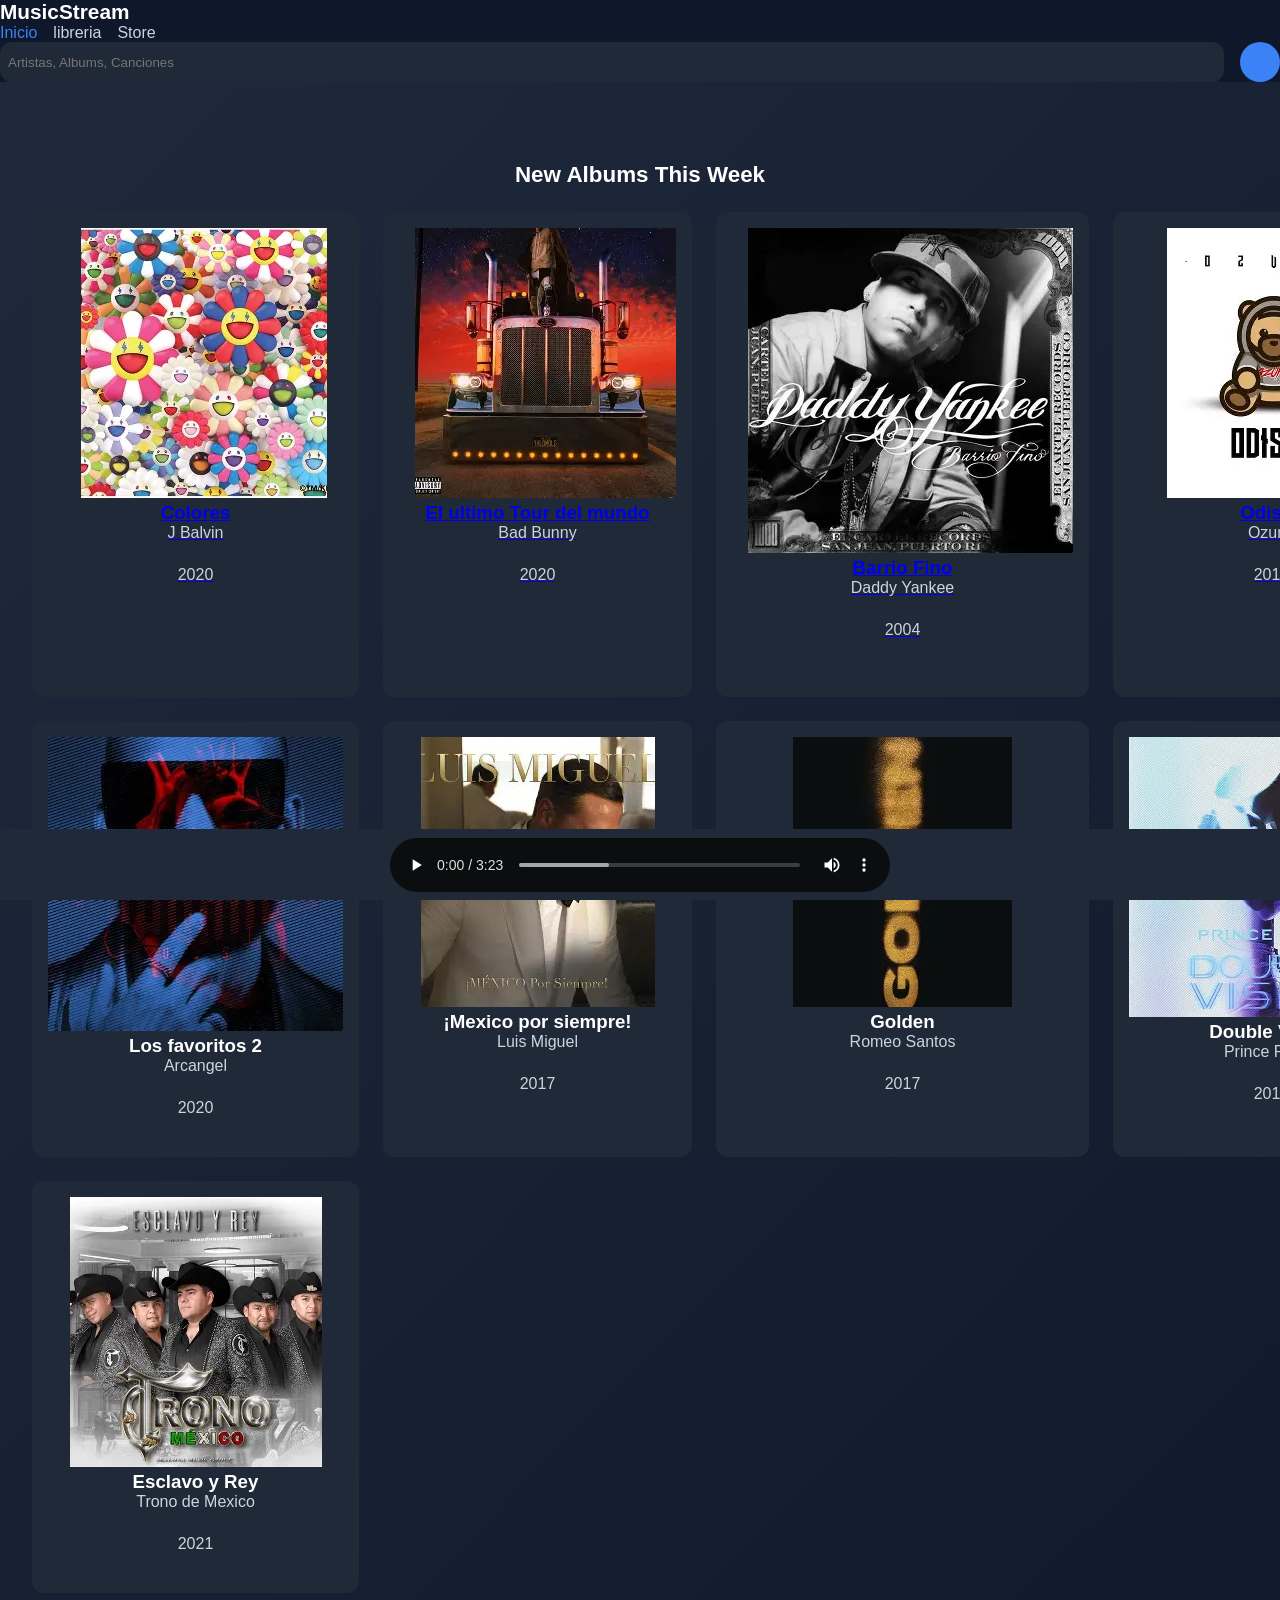
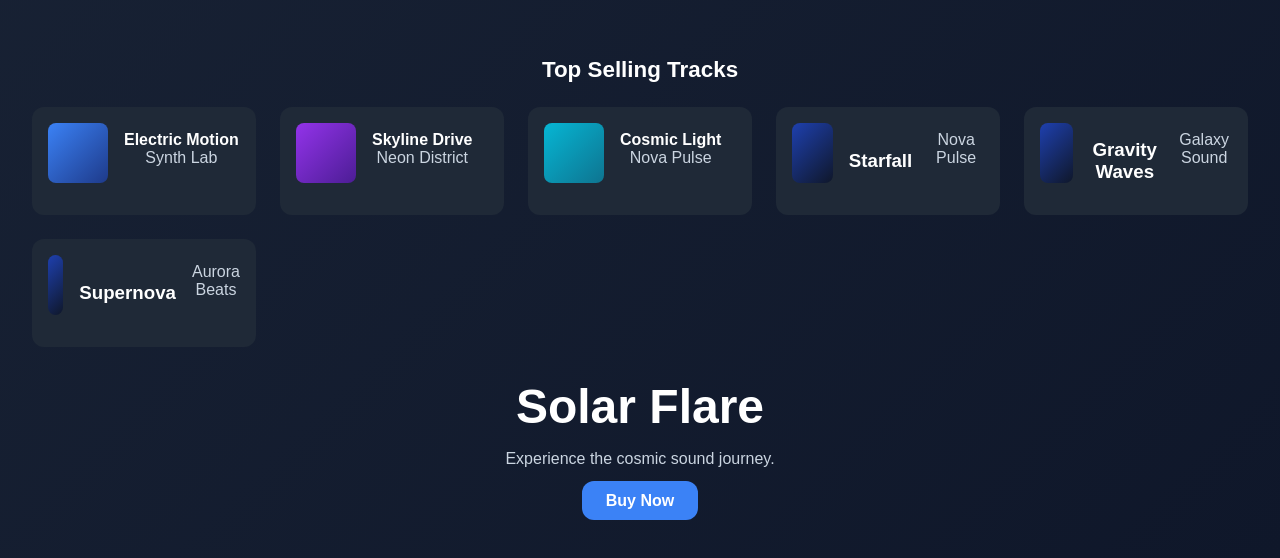
==== commit 27a72030: "Modificación de album en inicio" ====
--- a/index.html
+++ b/index.html
@@ -47,34 +47,42 @@
             <!-- Albunes-->
 <section class="content-section">
     <h2>New Albums This Week</h2>
-
     <div class="album-grid">
+    
         <div class="album-card">
+            <a href="/Pages/colores.html" class="album-card">
             <img src="/Images/Colores.webp">
             <h3>Colores</h3>
             <p>J Balvin</p>
             <p>2020</p>
+            </a>
         </div>
 
     <div class="album-card">
+            <a href="/Pages/Ultimotour.html" class="album-card">
             <img src="/Images/El ultimo tour del mundo.webp">
             <h3>El ultimo Tour del mundo</h3>
             <p>Bad Bunny</p>
             <p>2020</p>
+            </a>
         </div>
 
     <div class="album-card">
+            <a href="/Pages/BarioFino.html" class="album-card">
             <img src="/Images/Barrio Fino.webp">
             <h3>Barrio Fino</h3>
             <p>Daddy Yankee</p>
             <p>2004</p>
+            </a>
         </div>
 
     <div class="album-card">
+            <a href="/Pages/odisea.html" class="album-card">
             <img src="/Images/Odisea.webp">
             <h3>Odisea</h3>
             <p>Ozuna</p>
             <p>2017</p>
+            </a>
         </div>
 
     <div class="album-card">
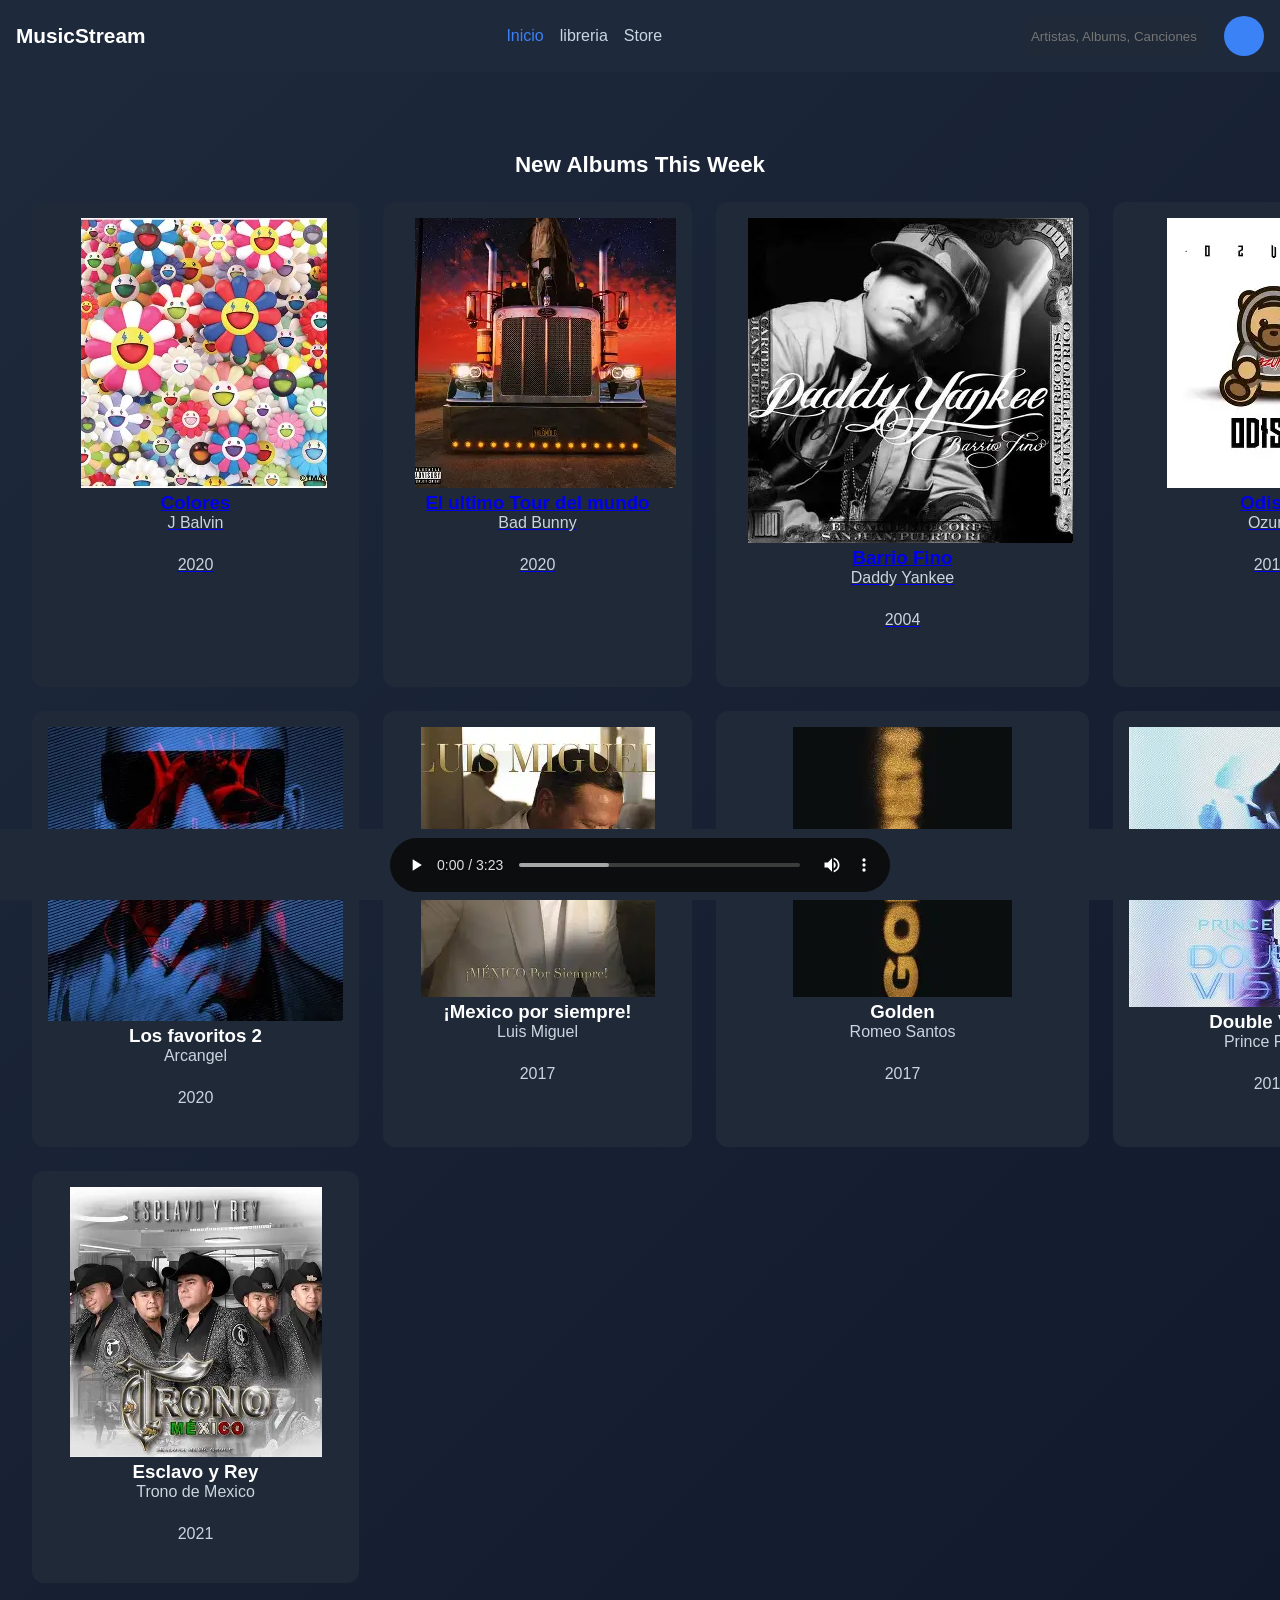
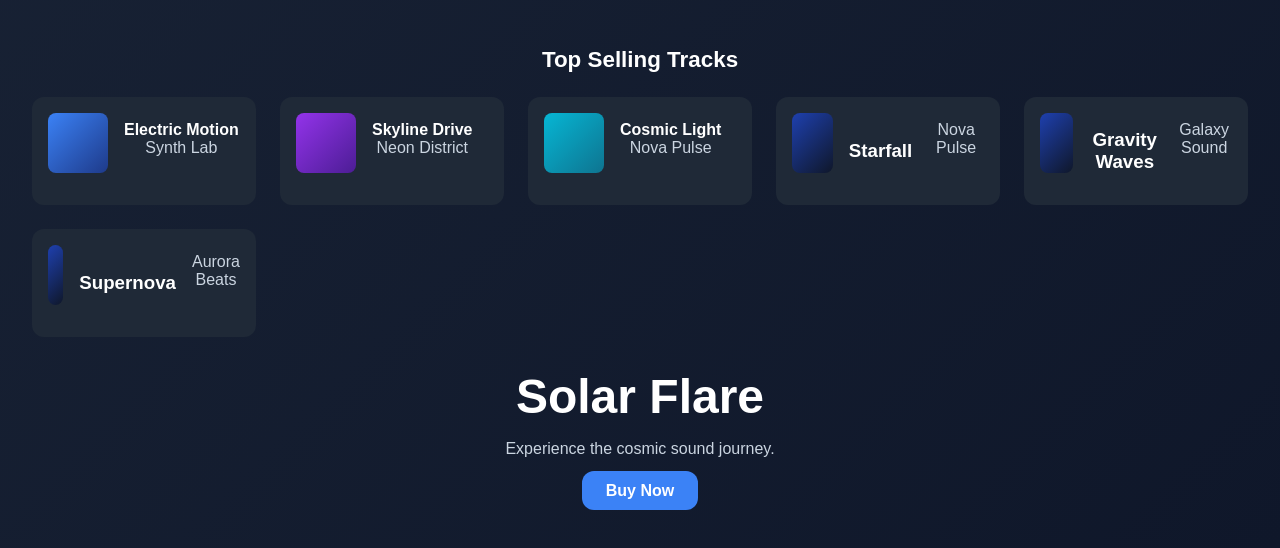
==== commit 49dacbbb: "Inicio" ====
--- a/index.html
+++ b/index.html
@@ -19,7 +19,7 @@
     <link rel="apple-touch-icon" sizes="180x180" href="/Images/favicon/apple-touch-icon.png" />
     <link rel="manifest" href="/Images/favicon/site.webmanifest" />
 <body>
-    <header class="maion-header">
+    <header class="main-header">
         <div class="logo"> MusicStream</div>
 
         <nav class="nav-links">
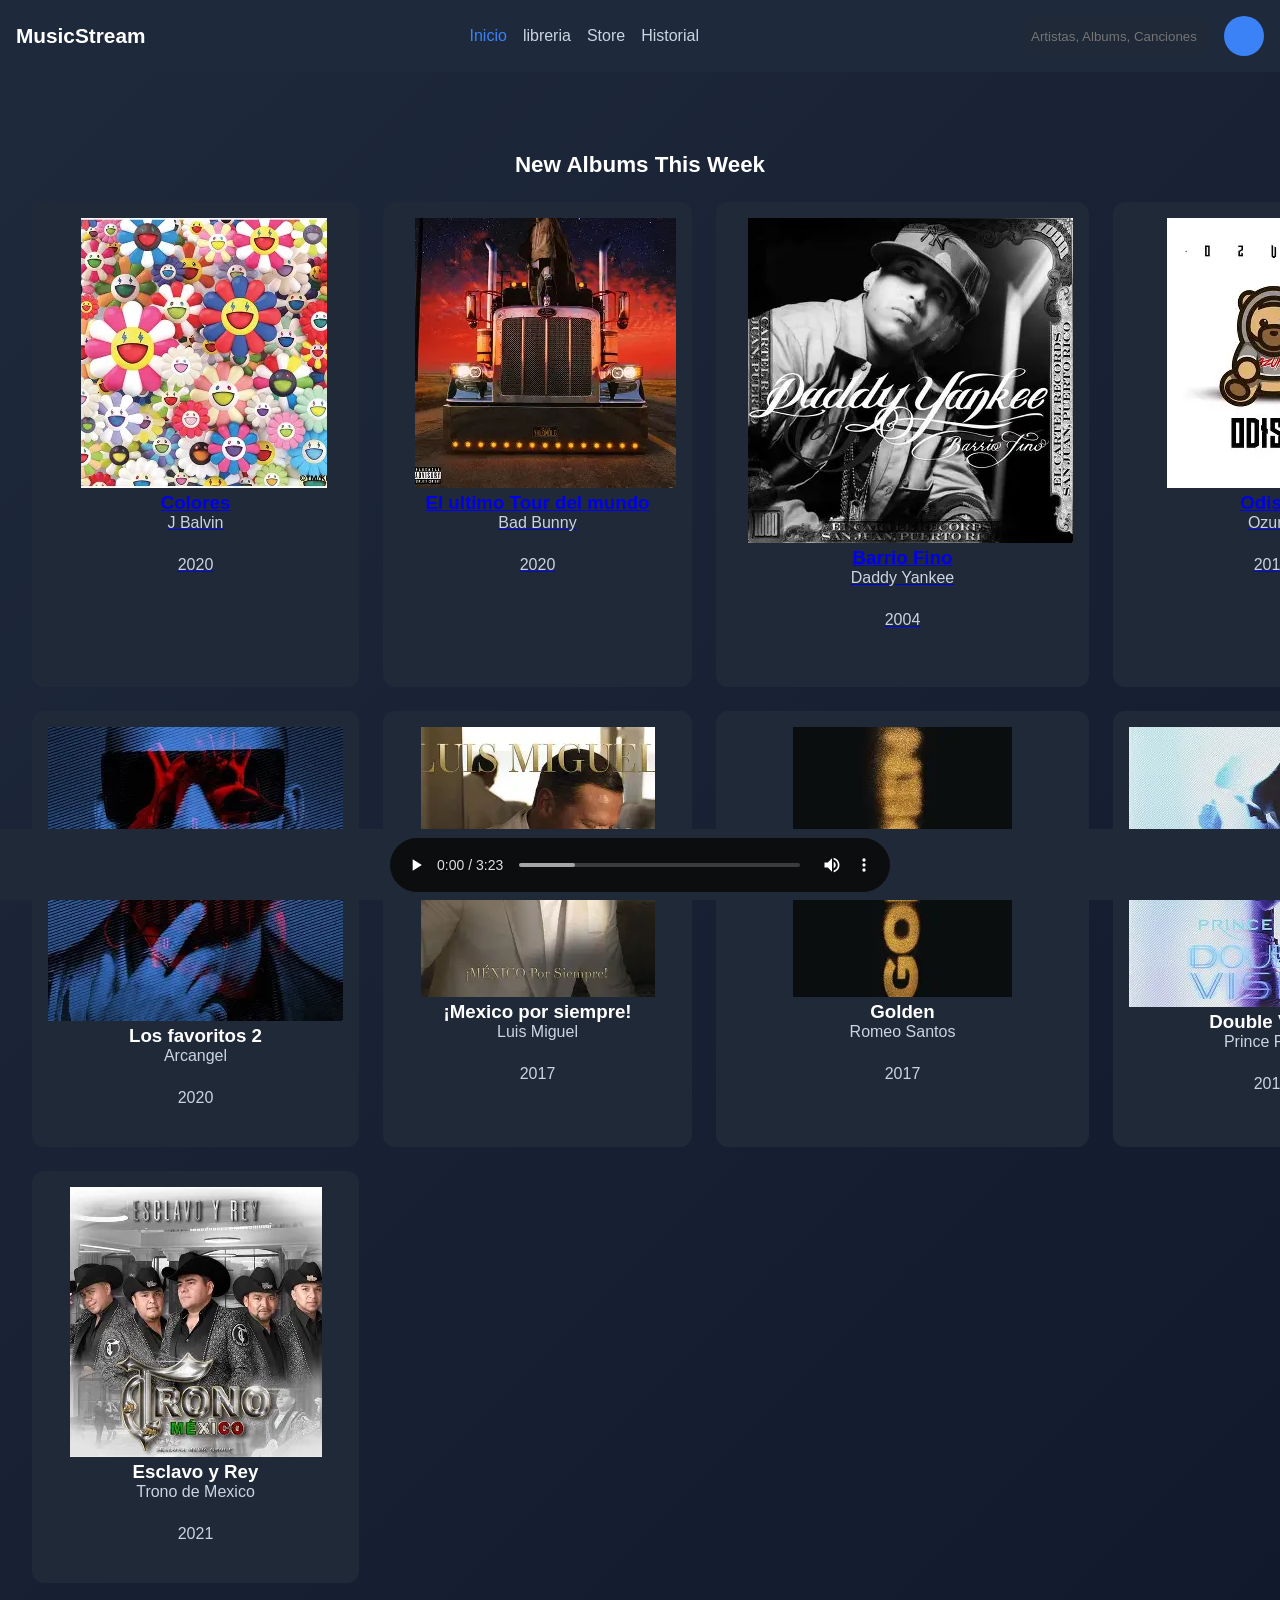
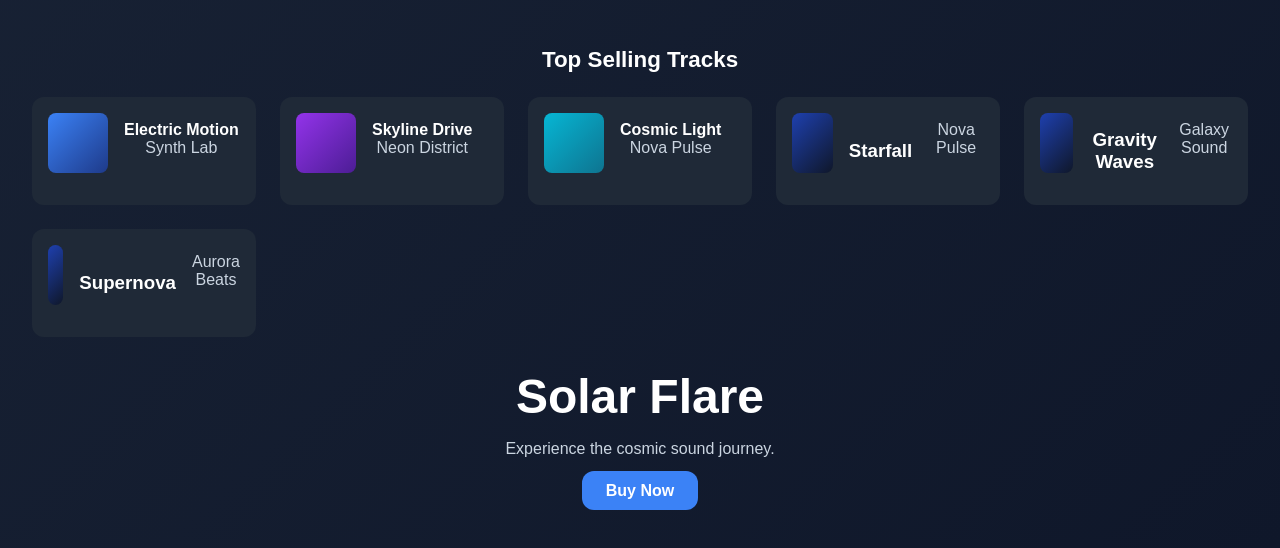
==== commit 2f0101e5: "feature:creaciòn codigo html" ====
--- a/index.html
+++ b/index.html
@@ -26,6 +26,7 @@
             <a href="index.html" class="active">Inicio</a>
             <a href="/Pages/libreria.html">libreria</a>
             <a href="/Pages/carrito.html">Store</a>
+            <a href="/Pages/historial.html">Historial</a>
         </nav>
 
         <div class="header-actions">
